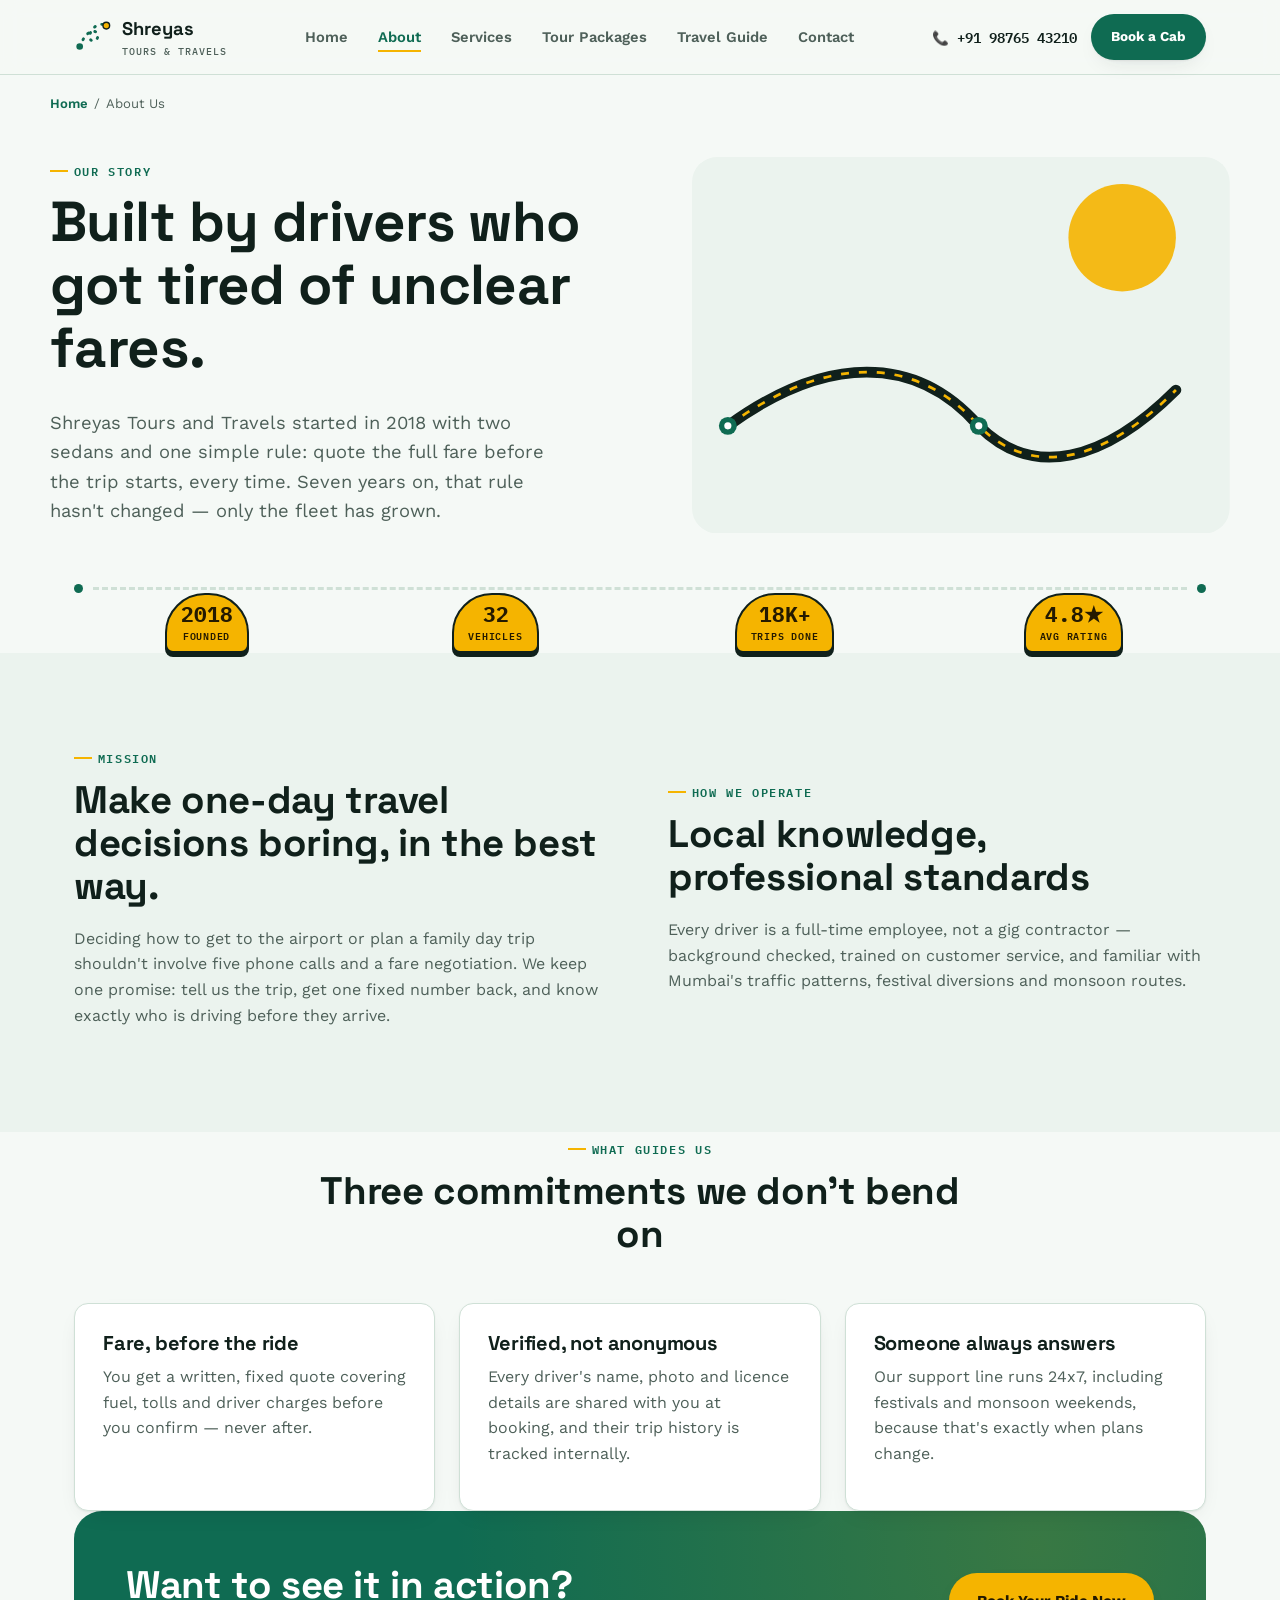
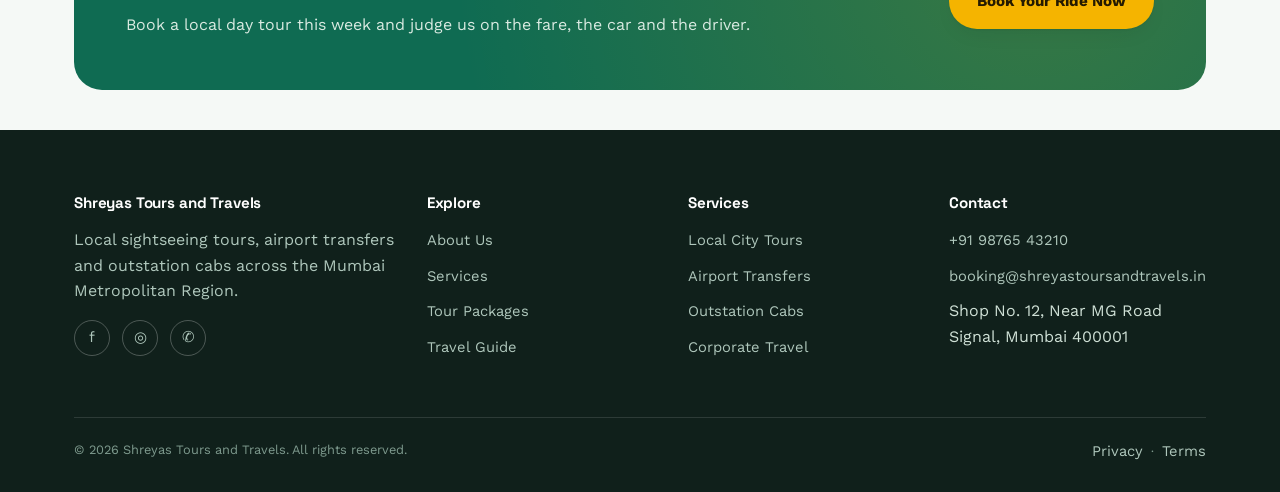
==== about.html @ e3c639b1 "Initial commit: add Shreyas Tours website" ====
<!doctype html>
<html lang="en">
<head>
<meta charset="UTF-8">
<meta name="viewport" content="width=device-width, initial-scale=1.0">
<title>About Us | Shreyas Tours and Travels, Mumbai</title>
<meta name="description" content="Meet Shreyas Tours and Travels: a Mumbai-based local cab and day-tour company built on verified drivers, fixed fares and 7+ years on the road.">
<link rel="canonical" href="https://www.shreyastoursandtravels.in/about.html">
<meta name="robots" content="index, follow">
<meta property="og:type" content="website">
<meta property="og:title" content="About Us | Shreyas Tours and Travels">
<meta property="og:description" content="A Mumbai-based local cab and day-tour company built on verified drivers and fixed fares.">
<meta property="og:url" content="https://www.shreyastoursandtravels.in/about.html">
<link rel="preconnect" href="https://fonts.googleapis.com">
<link rel="preconnect" href="https://fonts.gstatic.com" crossorigin>
<link href="https://fonts.googleapis.com/css2?family=Space+Grotesk:wght@500;700&family=Work+Sans:wght@400;500;600;700&family=IBM+Plex+Mono:wght@500;700&display=swap" rel="stylesheet">
<link rel="stylesheet" href="css/styles.css">
<script type="application/ld+json">
{
  "@context": "https://schema.org",
  "@type": "BreadcrumbList",
  "itemListElement": [
    {"@type":"ListItem","position":1,"name":"Home","item":"https://www.shreyastoursandtravels.in/index.html"},
    {"@type":"ListItem","position":2,"name":"About Us","item":"https://www.shreyastoursandtravels.in/about.html"}
  ]
}
</script>
</head>
<body>
<a class="skip-link" href="#main">Skip to content</a>
<header class="site-header">
  <nav class="nav" aria-label="Primary">
    <a href="index.html" class="brand">
      <svg class="brand-mark" viewBox="0 0 40 40" fill="none" xmlns="http://www.w3.org/2000/svg" aria-hidden="true">
        <path d="M6 30C6 30 12 14 20 14C28 14 26 24 20 24C14 24 16 12 24 8C30 5 34 8 34 8" stroke="#0F6B52" stroke-width="3" stroke-linecap="round" stroke-dasharray="1 7"/>
        <circle cx="6" cy="30" r="3.5" fill="#0F6B52"/>
        <circle cx="34" cy="8" r="3.5" fill="#F5B400" stroke="#10201B" stroke-width="1.5"/>
      </svg>
      <span>Shreyas<br><small>Tours &amp; Travels</small></span>
    </a>
    <button class="nav-toggle" aria-label="Toggle navigation menu" aria-expanded="false"><span></span></button>
    <ul class="nav-links">
      <li><a href="index.html">Home</a></li>
      <li><a href="about.html" aria-current="page">About</a></li>
      <li><a href="services.html">Services</a></li>
      <li><a href="packages.html">Tour Packages</a></li>
      <li><a href="blog.html">Travel Guide</a></li>
      <li><a href="contact.html">Contact</a></li>
    </ul>
    <div class="nav-cta">
      <a class="nav-phone" href="tel:+919876543210">📞 +91 98765 43210</a>
      <a class="btn btn-primary btn-sm" href="contact.html">Book a Cab</a>
    </div>
  </nav>
</header>

<main id="main">
  <div class="container breadcrumb"><a href="index.html">Home</a><span>/</span>About Us</div>

  <section class="container hero" style="padding-top:40px;">
    <div class="hero-copy">
      <span class="eyebrow">Our story</span>
      <h1>Built by drivers who got tired of unclear fares.</h1>
      <p class="lede">Shreyas Tours and Travels started in 2018 with two sedans and one simple rule: quote the full fare before the trip starts, every time. Seven years on, that rule hasn't changed — only the fleet has grown.</p>
    </div>
    <div class="hero-art" aria-hidden="true">
      <svg viewBox="0 0 600 420" xmlns="http://www.w3.org/2000/svg">
        <rect width="600" height="420" rx="28" fill="#EBF3EE"/>
        <circle cx="480" cy="90" r="60" fill="#F5B400" opacity="0.9"/>
        <path d="M40 300 C 150 220 250 220 320 300 C 380 360 460 340 540 260" stroke="#10201B" stroke-width="12" fill="none" stroke-linecap="round"/>
        <path d="M40 300 C 150 220 250 220 320 300 C 380 360 460 340 540 260" stroke="#F5B400" stroke-width="3" stroke-dasharray="9 11" fill="none"/>
        <g transform="translate(320,300)"><circle r="10" fill="#0F6B52"/><circle r="4" fill="#fff"/></g>
        <g transform="translate(40,300)"><circle r="10" fill="#0F6B52"/><circle r="4" fill="#fff"/></g>
      </svg>
    </div>
  </section>

  <div class="container"><div class="route-divider"><span class="dot"></span><span class="dash"></span><span class="dot"></span></div></div>

  <section class="container">
    <div class="grid grid-4" style="text-align:center;">
      <div><div class="milestone"><span class="num">2018</span><span class="unit">Founded</span></div></div>
      <div><div class="milestone"><span class="num">32</span><span class="unit">Vehicles</span></div></div>
      <div><div class="milestone"><span class="num">18K+</span><span class="unit">Trips Done</span></div></div>
      <div><div class="milestone"><span class="num">4.8★</span><span class="unit">Avg Rating</span></div></div>
    </div>
  </section>

  <section class="panel">
    <div class="container two-col">
      <div>
        <span class="eyebrow">Mission</span>
        <h2>Make one-day travel decisions boring, in the best way.</h2>
        <p>Deciding how to get to the airport or plan a family day trip shouldn't involve five phone calls and a fare negotiation. We keep one promise: tell us the trip, get one fixed number back, and know exactly who is driving before they arrive.</p>
      </div>
      <div>
        <span class="eyebrow">How we operate</span>
        <h2>Local knowledge, professional standards</h2>
        <p>Every driver is a full-time employee, not a gig contractor — background checked, trained on customer service, and familiar with Mumbai's traffic patterns, festival diversions and monsoon routes.</p>
      </div>
    </div>
  </section>

  <section class="container" aria-labelledby="values-heading">
    <div class="section-head">
      <span class="eyebrow">What guides us</span>
      <h2 id="values-heading">Three commitments we don't bend on</h2>
    </div>
    <div class="grid grid-3">
      <article class="card">
        <h3>Fare, before the ride</h3>
        <p>You get a written, fixed quote covering fuel, tolls and driver charges before you confirm — never after.</p>
      </article>
      <article class="card">
        <h3>Verified, not anonymous</h3>
        <p>Every driver's name, photo and licence details are shared with you at booking, and their trip history is tracked internally.</p>
      </article>
      <article class="card">
        <h3>Someone always answers</h3>
        <p>Our support line runs 24x7, including festivals and monsoon weekends, because that's exactly when plans change.</p>
      </article>
    </div>
  </section>

  <section class="container">
    <div class="cta-banner">
      <div>
        <h2>Want to see it in action?</h2>
        <p>Book a local day tour this week and judge us on the fare, the car and the driver.</p>
      </div>
      <a href="contact.html" class="btn btn-accent">Book Your Ride Now</a>
    </div>
  </section>
</main>

<footer class="site-footer">
  <div class="container">
    <div class="footer-grid">
      <div>
        <h4>Shreyas Tours and Travels</h4>
        <p style="color:#AFC7BC;max-width:32ch;">Local sightseeing tours, airport transfers and outstation cabs across the Mumbai Metropolitan Region.</p>
        <div class="social-row" aria-label="Social media links">
          <a href="https://www.facebook.com/shreyastoursandtravels" aria-label="Facebook">f</a>
          <a href="https://www.instagram.com/shreyastoursandtravels" aria-label="Instagram">◎</a>
          <a href="https://wa.me/919876543210" aria-label="WhatsApp">✆</a>
        </div>
      </div>
      <div>
        <h4>Explore</h4>
        <ul>
          <li><a href="about.html">About Us</a></li>
          <li><a href="services.html">Services</a></li>
          <li><a href="packages.html">Tour Packages</a></li>
          <li><a href="blog.html">Travel Guide</a></li>
        </ul>
      </div>
      <div>
        <h4>Services</h4>
        <ul>
          <li><a href="services.html#local-tours">Local City Tours</a></li>
          <li><a href="services.html#airport-transfers">Airport Transfers</a></li>
          <li><a href="services.html#outstation-cabs">Outstation Cabs</a></li>
          <li><a href="services.html#corporate">Corporate Travel</a></li>
        </ul>
      </div>
      <div>
        <h4>Contact</h4>
        <ul>
          <li><a href="tel:+919876543210">+91 98765 43210</a></li>
          <li><a href="mailto:booking@shreyastoursandtravels.in">booking@shreyastoursandtravels.in</a></li>
          <li>Shop No. 12, Near MG Road Signal, Mumbai 400001</li>
        </ul>
      </div>
    </div>
    <div class="footer-bottom">
      <span>© <span class="js-year"></span> Shreyas Tours and Travels. All rights reserved.</span>
      <span><a href="contact.html">Privacy</a> &nbsp;·&nbsp; <a href="contact.html">Terms</a></span>
    </div>
  </div>
</footer>
<script src="js/main.js"></script>
</body>
</html>
---- css/styles.css ----
/* =========================================================
   SHREYAS TOURS & TRAVELS — Design System
   Concept: "The Route" — local city day-tours & cab travel.
   Signature motif: the Indian highway kilometre-stone (milestone)
   reimagined as a UI badge for prices, ratings & stats, plus a
   hand-drawn dashed "route line" used as a structural divider —
   because a route (waypoint 1 -> 2 -> 3) is a real sequence,
   unlike arbitrary numbered markers.
   ========================================================= */

:root{
  /* ---- Color tokens ---- */
  --bg:            #F5F9F6;   /* cool paper, not cream */
  --bg-alt:        #EBF3EE;   /* soft mint panel */
  --surface:       #FFFFFF;
  --ink:           #10201B;   /* near-black, green-cast */
  --ink-soft:      #4E6059;
  --ink-faint:     #8497905c;
  --line:          #CFE0D6;
  --primary:       #0F6B52;   /* deep signal-green */
  --primary-dark:  #0A4A38;
  --primary-tint:  #E3F1EA;
  --accent:        #F5B400;   /* milestone yellow */
  --accent-ink:    #241A00;
  --sky:           #2F6690;   /* route-line blue, used sparingly */
  --danger:        #B3411F;

  /* ---- Type ---- */
  --font-display: "Space Grotesk", "Arial Narrow", sans-serif;
  --font-body:    "Work Sans", "Segoe UI", sans-serif;
  --font-mono:    "IBM Plex Mono", "Courier New", monospace;

  /* ---- Scale ---- */
  --radius-s: 6px;
  --radius-m: 14px;
  --radius-l: 28px;
  --shadow-card: 0 1px 2px rgba(16,32,27,.06), 0 8px 24px -12px rgba(16,32,27,.18);
  --shadow-pop:  0 2px 4px rgba(16,32,27,.10), 0 16px 32px -16px rgba(16,32,27,.28);
  --maxw: 1180px;
}

*,*::before,*::after{ box-sizing:border-box; }
html{ scroll-behavior:smooth; }
body{
  margin:0;
  background:var(--bg);
  color:var(--ink);
  font-family:var(--font-body);
  font-size:16px;
  line-height:1.6;
  -webkit-font-smoothing:antialiased;
}
img{ max-width:100%; display:block; }
a{ color:inherit; text-decoration:none; }
ul{ margin:0; padding:0; list-style:none; }
h1,h2,h3,h4{
  font-family:var(--font-display);
  line-height:1.12;
  letter-spacing:-0.01em;
  margin:0 0 .5em;
  color:var(--ink);
}
h1{ font-size:clamp(2.2rem,4.4vw,3.6rem); font-weight:700; }
h2{ font-size:clamp(1.6rem,3vw,2.4rem); font-weight:700; }
h3{ font-size:1.25rem; font-weight:700; }
p{ margin:0 0 1em; color:var(--ink-soft); }
.eyebrow{
  display:inline-flex; align-items:center; gap:.5em;
  font-family:var(--font-mono); font-size:.72rem; letter-spacing:.14em;
  text-transform:uppercase; color:var(--primary); font-weight:600;
  margin-bottom:.9em;
}
.eyebrow::before{
  content:""; width:18px; height:2px; background:var(--accent); display:inline-block;
}

:focus-visible{ outline:3px solid var(--sky); outline-offset:2px; }

.container{ max-width:var(--maxw); margin:0 auto; padding:0 24px; }
section{ padding:88px 0; }
@media (max-width:720px){ section{ padding:56px 0; } }

/* =========================================================
   HEADER / NAV
   ========================================================= */
.site-header{
  position:sticky; top:0; z-index:50;
  background:rgba(245,249,246,.9);
  backdrop-filter:blur(10px);
  border-bottom:1px solid var(--line);
}
.nav{
  max-width:var(--maxw); margin:0 auto; padding:14px 24px;
  display:flex; align-items:center; justify-content:space-between; gap:24px;
}
.brand{ display:flex; align-items:center; gap:10px; font-family:var(--font-display); font-weight:700; font-size:1.15rem; }
.brand-mark{ width:38px; height:38px; flex-shrink:0; }
.brand small{ display:block; font-family:var(--font-mono); font-size:.62rem; letter-spacing:.1em; color:var(--ink-soft); font-weight:500; text-transform:uppercase; }

.nav-links{ display:flex; align-items:center; gap:30px; }
.nav-links a{
  font-size:.92rem; font-weight:600; color:var(--ink-soft); position:relative; padding:6px 0;
}
.nav-links a:hover, .nav-links a[aria-current="page"]{ color:var(--primary); }
.nav-links a[aria-current="page"]::after{
  content:""; position:absolute; left:0; right:0; bottom:0; height:2px; background:var(--accent);
}
.nav-cta{ display:flex; align-items:center; gap:14px; }
.nav-phone{ display:flex; align-items:center; gap:6px; font-family:var(--font-mono); font-size:.85rem; font-weight:600; color:var(--ink); white-space:nowrap; }

.nav-toggle{
  display:none; background:none; border:2px solid var(--ink); border-radius:8px; width:42px; height:38px;
  cursor:pointer; align-items:center; justify-content:center;
}
.nav-toggle span, .nav-toggle span::before, .nav-toggle span::after{
  content:""; display:block; width:18px; height:2px; background:var(--ink); position:relative;
}
.nav-toggle span::before{ position:absolute; top:-6px; }
.nav-toggle span::after{ position:absolute; top:6px; }

@media (max-width:900px){
  .nav-links{
    position:absolute; top:100%; left:0; right:0; background:var(--surface);
    flex-direction:column; align-items:stretch; padding:10px 24px 20px; gap:4px;
    border-bottom:1px solid var(--line); box-shadow:var(--shadow-card);
    display:none;
  }
  .nav-links.open{ display:flex; }
  .nav-links a{ padding:12px 4px; border-bottom:1px solid var(--bg-alt); }
  .nav-phone{ display:none; }
  .nav-toggle{ display:flex; }
}

/* =========================================================
   BUTTONS
   ========================================================= */
.btn{
  display:inline-flex; align-items:center; justify-content:center; gap:8px;
  font-family:var(--font-body); font-weight:700; font-size:.95rem;
  padding:14px 26px; border-radius:100px; border:2px solid transparent;
  cursor:pointer; transition:transform .15s ease, box-shadow .15s ease, background .15s ease;
  white-space:nowrap;
}
.btn:hover{ transform:translateY(-2px); }
.btn-primary{ background:var(--primary); color:#fff; box-shadow:var(--shadow-card); }
.btn-primary:hover{ background:var(--primary-dark); }
.btn-accent{ background:var(--accent); color:var(--accent-ink); box-shadow:var(--shadow-card); }
.btn-ghost{ background:transparent; border-color:var(--ink); color:var(--ink); }
.btn-ghost:hover{ background:var(--ink); color:#fff; }
.btn-block{ width:100%; }
.btn-sm{ padding:10px 18px; font-size:.85rem; }

/* =========================================================
   MILESTONE BADGE — signature component
   Shaped like an Indian highway km-stone: arched top, flat base,
   yellow face, thick dark rule, monospace numerals.
   ========================================================= */
.milestone{
  display:inline-flex; flex-direction:column; align-items:center; justify-content:center;
  min-width:84px; padding:10px 14px 8px;
  background:var(--accent); color:var(--accent-ink);
  border:2px solid var(--ink);
  border-radius:40px 40px 8px 8px;
  box-shadow:0 4px 0 var(--ink);
  font-family:var(--font-mono);
  text-align:center;
}
.milestone .num{ font-size:1.3rem; font-weight:700; line-height:1; }
.milestone .unit{ font-size:.6rem; letter-spacing:.08em; text-transform:uppercase; margin-top:2px; font-weight:600; }
.milestone.milestone-sm{ min-width:60px; padding:6px 10px 5px; }
.milestone.milestone-sm .num{ font-size:.95rem; }

/* =========================================================
   ROUTE DIVIDER — dashed road line with waypoint dots
   ========================================================= */
.route-divider{
  display:flex; align-items:center; gap:10px; margin:0 auto; padding:0;
  width:100%;
}
.route-divider .dot{ width:9px; height:9px; border-radius:50%; background:var(--primary); flex:none; }
.route-divider .dash{
  flex:1; height:0; border-top:3px dashed var(--line);
}
.route-divider.on-dark .dash{ border-top-color:rgba(255,255,255,.25); }
.route-divider.on-dark .dot{ background:var(--accent); }

/* =========================================================
   HERO
   ========================================================= */
.hero{
  padding:64px 0 40px;
  display:grid; grid-template-columns:1.05fr .95fr; gap:48px; align-items:center;
}
@media (max-width:960px){ .hero{ grid-template-columns:1fr; padding:36px 0 16px; } }
.hero-copy p.lede{ font-size:1.15rem; max-width:46ch; }
.hero-stats{ display:flex; gap:18px; margin-top:34px; flex-wrap:wrap; }
.hero-stat{ display:flex; align-items:center; gap:12px; }
.hero-stat .label{ font-size:.82rem; color:var(--ink-soft); max-width:11ch; font-weight:600; }
.hero-actions{ display:flex; gap:14px; flex-wrap:wrap; margin-top:30px; }
.hero-art{ position:relative; }
.hero-art svg{ width:100%; height:auto; }

/* =========================================================
   CARDS
   ========================================================= */
.grid{ display:grid; gap:24px; }
.grid-2{ grid-template-columns:repeat(2,1fr); }
.grid-3{ grid-template-columns:repeat(3,1fr); }
.grid-4{ grid-template-columns:repeat(4,1fr); }
@media (max-width:960px){ .grid-3, .grid-4{ grid-template-columns:repeat(2,1fr); } }
@media (max-width:640px){ .grid-2, .grid-3, .grid-4{ grid-template-columns:1fr; } }

.card{
  background:var(--surface); border:1px solid var(--line); border-radius:var(--radius-m);
  padding:28px; box-shadow:var(--shadow-card); transition:transform .18s ease, box-shadow .18s ease;
}
.card:hover{ transform:translateY(-4px); box-shadow:var(--shadow-pop); }
.card .icon{ width:46px; height:46px; margin-bottom:16px; }

.service-card .icon{
  display:flex; align-items:center; justify-content:center;
  background:var(--primary-tint); border-radius:12px; color:var(--primary);
}

/* Package / tour card */
.package-card{ display:flex; flex-direction:column; overflow:hidden; padding:0; }
.package-card .thumb{ height:170px; width:100%; }
.package-card .body{ padding:22px 22px 24px; display:flex; flex-direction:column; gap:10px; flex:1; }
.package-card .meta{ display:flex; gap:10px; flex-wrap:wrap; font-family:var(--font-mono); font-size:.76rem; color:var(--ink-soft); }
.package-card .meta span{ background:var(--bg-alt); padding:4px 10px; border-radius:100px; }
.package-card .price-row{ display:flex; align-items:center; justify-content:space-between; margin-top:auto; padding-top:14px; border-top:1px dashed var(--line); }

/* Testimonial */
.testimonial{ background:var(--surface); border:1px solid var(--line); border-radius:var(--radius-m); padding:26px; box-shadow:var(--shadow-card); }
.testimonial .stars{ color:var(--accent); font-family:var(--font-mono); letter-spacing:.1em; margin-bottom:10px; }
.testimonial .who{ display:flex; align-items:center; gap:12px; margin-top:16px; }
.avatar{ width:42px; height:42px; border-radius:50%; background:var(--primary-tint); display:flex; align-items:center; justify-content:center; color:var(--primary); font-family:var(--font-display); font-weight:700; }

/* Steps / process (real sequence -> numbering is justified) */
.steps{ counter-reset:step; display:grid; grid-template-columns:repeat(4,1fr); gap:20px; }
@media (max-width:900px){ .steps{ grid-template-columns:repeat(2,1fr); } }
@media (max-width:520px){ .steps{ grid-template-columns:1fr; } }
.step{ position:relative; padding-top:8px; }
.step::before{
  counter-increment:step; content:counter(step,decimal-leading-zero);
  font-family:var(--font-mono); font-weight:700; font-size:.8rem; color:var(--primary);
  display:inline-block; margin-bottom:10px; letter-spacing:.05em;
}

/* Panels / alt background sections */
.panel{ background:var(--bg-alt); }
.panel-dark{ background:var(--primary-dark); color:#fff; }
.panel-dark h2, .panel-dark h3{ color:#fff; }
.panel-dark p{ color:#D9EAE1; }

/* FAQ */
.faq-item{ border-bottom:1px solid var(--line); padding:20px 0; }
.faq-item summary{ cursor:pointer; font-weight:700; font-family:var(--font-display); font-size:1.05rem; list-style:none; display:flex; justify-content:space-between; align-items:center; gap:16px; }
.faq-item summary::-webkit-details-marker{ display:none; }
.faq-item summary::after{ content:"+"; font-size:1.4rem; color:var(--primary); flex:none; transition:transform .2s ease; }
.faq-item[open] summary::after{ content:"\2212"; }
.faq-item p{ margin-top:12px; max-width:70ch; }

/* Forms */
.form-grid{ display:grid; grid-template-columns:1fr 1fr; gap:18px; }
@media (max-width:640px){ .form-grid{ grid-template-columns:1fr; } }
.field{ display:flex; flex-direction:column; gap:6px; }
.field.full{ grid-column:1 / -1; }
.field label{ font-size:.82rem; font-weight:700; color:var(--ink); }
.field input, .field select, .field textarea{
  font-family:var(--font-body); font-size:.95rem; padding:13px 14px; border-radius:var(--radius-s);
  border:1.5px solid var(--line); background:var(--surface); color:var(--ink);
}
.field input:focus, .field select:focus, .field textarea:focus{ border-color:var(--primary); outline:none; }
.field textarea{ resize:vertical; min-height:110px; }
.form-card{ background:var(--surface); border:1px solid var(--line); border-radius:var(--radius-m); padding:32px; box-shadow:var(--shadow-card); }
.form-note{ font-size:.8rem; color:var(--ink-soft); margin-top:10px; }

/* Breadcrumb */
.breadcrumb{ font-size:.82rem; color:var(--ink-soft); padding:18px 0 0; }
.breadcrumb a{ color:var(--primary); font-weight:600; }
.breadcrumb span{ margin:0 6px; }

/* CTA banner */
.cta-banner{
  background:var(--primary); color:#fff; border-radius:var(--radius-l);
  padding:52px; display:flex; align-items:center; justify-content:space-between; gap:24px; flex-wrap:wrap;
  background-image:radial-gradient(circle at 85% 20%, rgba(245,180,0,.18), transparent 60%);
}
.cta-banner h2{ color:#fff; margin-bottom:6px; }
.cta-banner p{ color:#D9EAE1; margin:0; }

/* Footer */
.site-footer{ background:var(--ink); color:#CFE0D6; padding:64px 0 28px; margin-top:40px; }
.site-footer h4{ color:#fff; font-size:.95rem; margin-bottom:16px; }
.site-footer a{ color:#AFC7BC; font-size:.92rem; }
.site-footer a:hover{ color:#fff; }
.footer-grid{ display:grid; grid-template-columns:1.4fr 1fr 1fr 1fr; gap:32px; }
@media (max-width:800px){ .footer-grid{ grid-template-columns:1fr 1fr; } }
.footer-grid li{ margin-bottom:10px; }
.footer-bottom{ border-top:1px solid rgba(255,255,255,.12); margin-top:48px; padding-top:22px; display:flex; justify-content:space-between; flex-wrap:wrap; gap:10px; font-size:.8rem; color:#7E9A8E; }
.social-row{ display:flex; gap:12px; margin-top:14px; }
.social-row a{ width:36px; height:36px; border-radius:50%; border:1px solid rgba(255,255,255,.25); display:flex; align-items:center; justify-content:center; }

/* Blog */
.post-card .tag{ font-family:var(--font-mono); font-size:.7rem; text-transform:uppercase; letter-spacing:.08em; color:var(--primary); font-weight:700; }
article.post{ max-width:72ch; margin:0 auto; }
article.post h2{ margin-top:1.4em; }
article.post ul{ list-style:disc; padding-left:1.4em; margin-bottom:1em; }
article.post ul li{ margin-bottom:.4em; color:var(--ink-soft); }

/* Utility */
.text-center{ text-align:center; }
.mx-auto{ margin-left:auto; margin-right:auto; }
.mt-0{ margin-top:0; }
.mb-0{ margin-bottom:0; }
.small{ font-size:.85rem; }
.tag-pill{ display:inline-block; background:var(--primary-tint); color:var(--primary); font-weight:700; font-size:.76rem; padding:5px 12px; border-radius:100px; font-family:var(--font-mono); }
.section-head{ max-width:640px; margin:0 auto 48px; text-align:center; }
.section-head.left{ text-align:left; margin:0 0 40px; }
.two-col{ display:grid; grid-template-columns:1fr 1fr; gap:56px; align-items:center; }
@media (max-width:900px){ .two-col{ grid-template-columns:1fr; gap:32px; } }
.skip-link{ position:absolute; left:-999px; top:0; background:var(--ink); color:#fff; padding:10px 16px; z-index:100; }
.skip-link:focus{ left:12px; top:12px; }
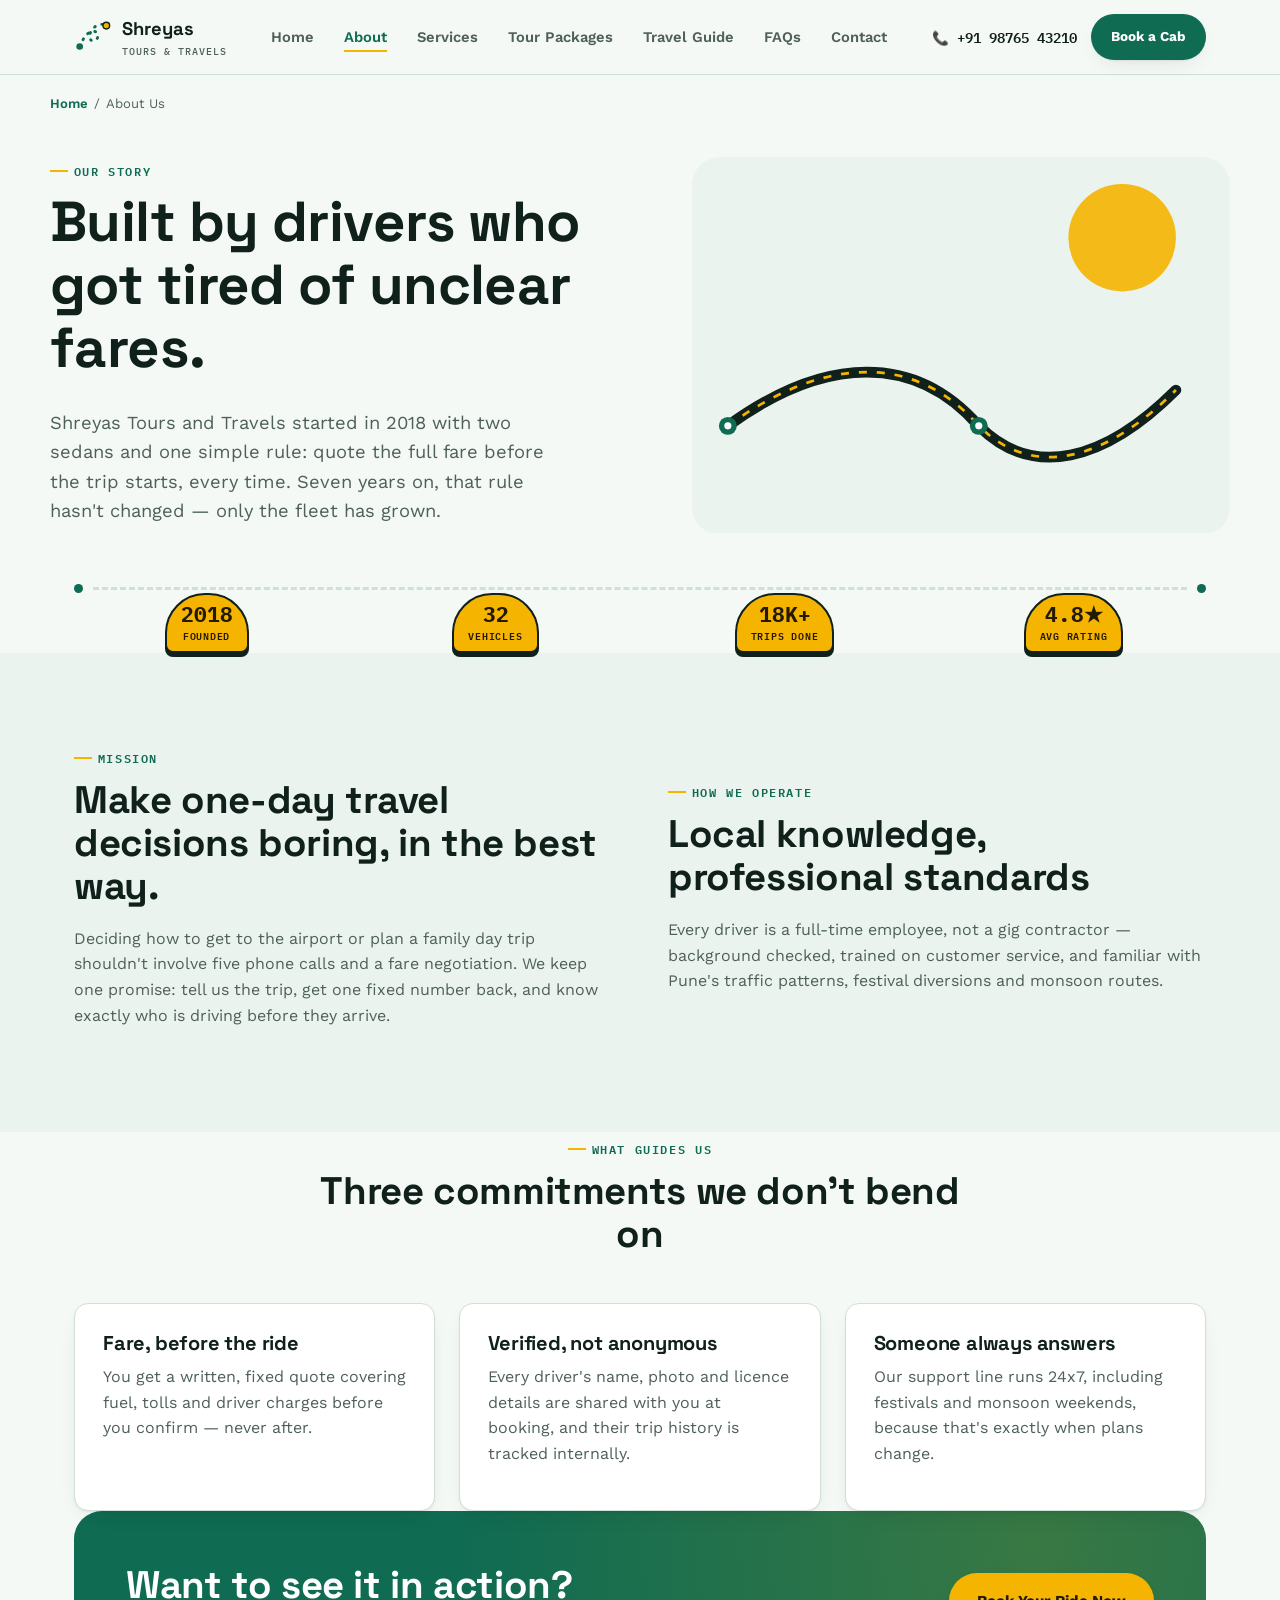
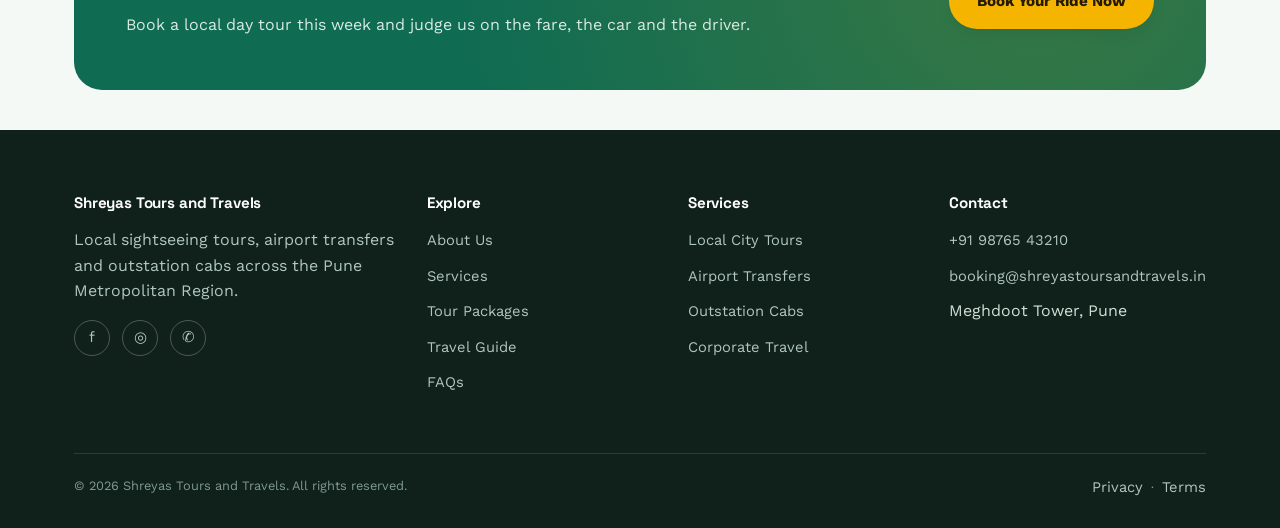
==== commit b25adb5a: "UI Changes Done" ====
--- a/about.html
+++ b/about.html
@@ -3,13 +3,13 @@
 <head>
 <meta charset="UTF-8">
 <meta name="viewport" content="width=device-width, initial-scale=1.0">
-<title>About Us | Shreyas Tours and Travels, Mumbai</title>
-<meta name="description" content="Meet Shreyas Tours and Travels: a Mumbai-based local cab and day-tour company built on verified drivers, fixed fares and 7+ years on the road.">
+<title>About Us | Shreyas Tours and Travels, Pune</title>
+<meta name="description" content="Meet Shreyas Tours and Travels: a Pune-based local cab and day-tour company built on verified drivers, fixed fares and 7+ years on the road.">
 <link rel="canonical" href="https://www.shreyastoursandtravels.in/about.html">
-<meta name="robots" content="index, follow">
+<meta name="robots" content="index, follow, max-image-preview:large, max-snippet:-1">
 <meta property="og:type" content="website">
 <meta property="og:title" content="About Us | Shreyas Tours and Travels">
-<meta property="og:description" content="A Mumbai-based local cab and day-tour company built on verified drivers and fixed fares.">
+<meta property="og:description" content="A Pune-based local cab and day-tour company built on verified drivers and fixed fares.">
 <meta property="og:url" content="https://www.shreyastoursandtravels.in/about.html">
 <link rel="preconnect" href="https://fonts.googleapis.com">
 <link rel="preconnect" href="https://fonts.gstatic.com" crossorigin>
@@ -45,6 +45,7 @@
       <li><a href="services.html">Services</a></li>
       <li><a href="packages.html">Tour Packages</a></li>
       <li><a href="blog.html">Travel Guide</a></li>
+          <li><a href="faq.html">FAQs</a></li>
       <li><a href="contact.html">Contact</a></li>
     </ul>
     <div class="nav-cta">
@@ -96,7 +97,7 @@
       <div>
         <span class="eyebrow">How we operate</span>
         <h2>Local knowledge, professional standards</h2>
-        <p>Every driver is a full-time employee, not a gig contractor — background checked, trained on customer service, and familiar with Mumbai's traffic patterns, festival diversions and monsoon routes.</p>
+        <p>Every driver is a full-time employee, not a gig contractor — background checked, trained on customer service, and familiar with Pune's traffic patterns, festival diversions and monsoon routes.</p>
       </div>
     </div>
   </section>
@@ -138,7 +139,7 @@
     <div class="footer-grid">
       <div>
         <h4>Shreyas Tours and Travels</h4>
-        <p style="color:#AFC7BC;max-width:32ch;">Local sightseeing tours, airport transfers and outstation cabs across the Mumbai Metropolitan Region.</p>
+        <p style="color:#AFC7BC;max-width:32ch;">Local sightseeing tours, airport transfers and outstation cabs across the Pune Metropolitan Region.</p>
         <div class="social-row" aria-label="Social media links">
           <a href="https://www.facebook.com/shreyastoursandtravels" aria-label="Facebook">f</a>
           <a href="https://www.instagram.com/shreyastoursandtravels" aria-label="Instagram">◎</a>
@@ -152,6 +153,7 @@
           <li><a href="services.html">Services</a></li>
           <li><a href="packages.html">Tour Packages</a></li>
           <li><a href="blog.html">Travel Guide</a></li>
+          <li><a href="faq.html">FAQs</a></li>
         </ul>
       </div>
       <div>
@@ -168,7 +170,7 @@
         <ul>
           <li><a href="tel:+919876543210">+91 98765 43210</a></li>
           <li><a href="mailto:booking@shreyastoursandtravels.in">booking@shreyastoursandtravels.in</a></li>
-          <li>Shop No. 12, Near MG Road Signal, Mumbai 400001</li>
+          <li>Meghdoot Tower, Pune</li>
         </ul>
       </div>
     </div>
--- a/css/styles.css
+++ b/css/styles.css
@@ -261,6 +261,11 @@
 .faq-item[open] summary::after{ content:"\2212"; }
 .faq-item p{ margin-top:12px; max-width:70ch; }
 
+.source-list{display:grid;gap:0;border-top:1px solid var(--line)}
+.source-list li{display:grid;gap:4px;padding:20px 0;border-bottom:1px solid var(--line)}
+.source-list a{font-weight:800;color:var(--primary);text-decoration:underline;text-decoration-color:var(--accent);text-underline-offset:4px}
+.source-list span{font-size:.86rem;color:var(--ink-soft)}
+
 /* Forms */
 .form-grid{ display:grid; grid-template-columns:1fr 1fr; gap:18px; }
 @media (max-width:640px){ .form-grid{ grid-template-columns:1fr; } }
@@ -322,3 +327,8 @@
 @media (max-width:900px){ .two-col{ grid-template-columns:1fr; gap:32px; } }
 .skip-link{ position:absolute; left:-999px; top:0; background:var(--ink); color:#fff; padding:10px 16px; z-index:100; }
 .skip-link:focus{ left:12px; top:12px; }
+
+.hero-art{position:relative;overflow:hidden;border-radius:var(--radius-l)}
+.hero-art img{width:100%;min-height:460px;height:100%;object-fit:cover;object-position:center;display:block}
+.hero-photo-note{position:absolute;left:18px;right:18px;bottom:16px;display:flex;justify-content:space-between;padding:10px 12px;border-radius:6px;background:rgba(16,32,27,.76);color:#fff;font-size:.68rem;font-weight:700;letter-spacing:.08em;text-transform:uppercase}
+@media (max-width:640px){.hero-art img{min-height:320px}}
